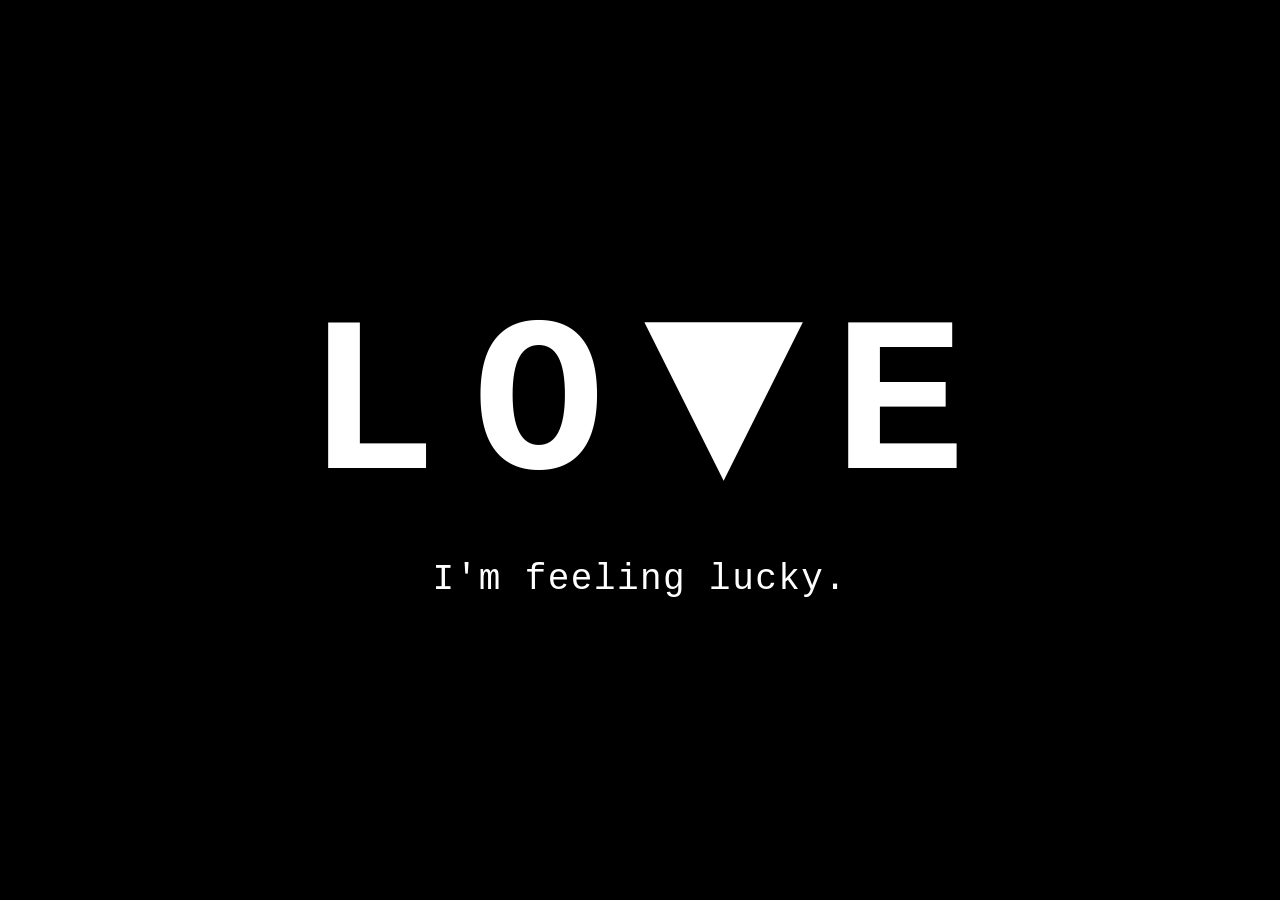
==== Tools/start-menu-preview.html @ 68ebb477 "Show the start menu when you Play the game scene Editor Play uses the open scene, so StartMenu never" ====
<!DOCTYPE html>
<html lang="en">
<head>
  <meta charset="utf-8" />
  <title>Start menu — LOVE</title>
  <style>
    html, body { margin: 0; height: 100%; background: #000; }
    body {
      display: flex;
      flex-direction: column;
      align-items: center;
      justify-content: center;
      font-family: "Courier New", Courier, monospace;
      color: #fff;
      user-select: none;
    }
    .love {
      display: flex;
      align-items: center;
      justify-content: center;
      gap: 0.12em;
      font-size: min(28vw, 220px);
      font-weight: 700;
      letter-spacing: 0.04em;
      line-height: 1;
    }
    .v {
      width: 0.72em;
      height: 0.72em;
      background: #fff;
      clip-path: polygon(50% 100%, 0 0, 100% 0);
      margin: 0 0.02em 0.08em;
    }
    .line {
      margin-top: 2.4rem;
      font-size: clamp(18px, 3.2vw, 36px);
      letter-spacing: 0.04em;
    }
  </style>
</head>
<body>
  <div class="love">
    <span>L</span>
    <span>O</span>
    <span class="v" aria-hidden="true"></span>
    <span>E</span>
  </div>
  <div class="line">I'm feeling lucky.</div>
</body>
</html>
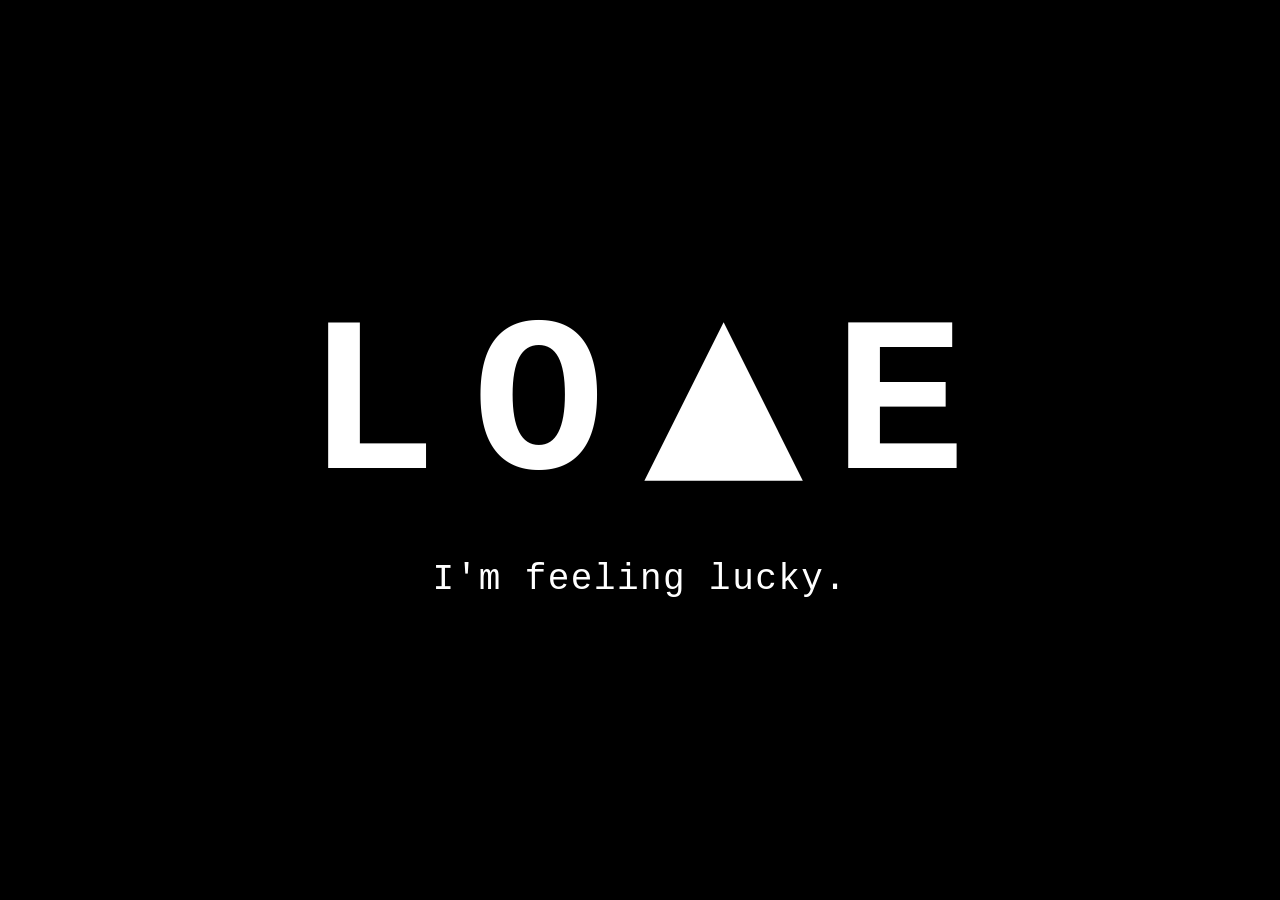
==== commit 26643a07: "Restore Player 2's white backing and flip the LOVE triangle up The arrow player's plate was a downwa" ====
--- a/Tools/start-menu-preview.html
+++ b/Tools/start-menu-preview.html
@@ -28,7 +28,7 @@
       width: 0.72em;
       height: 0.72em;
       background: #fff;
-      clip-path: polygon(50% 100%, 0 0, 100% 0);
+      clip-path: polygon(50% 0, 0 100%, 100% 100%);
       margin: 0 0.02em 0.08em;
     }
     .line {
